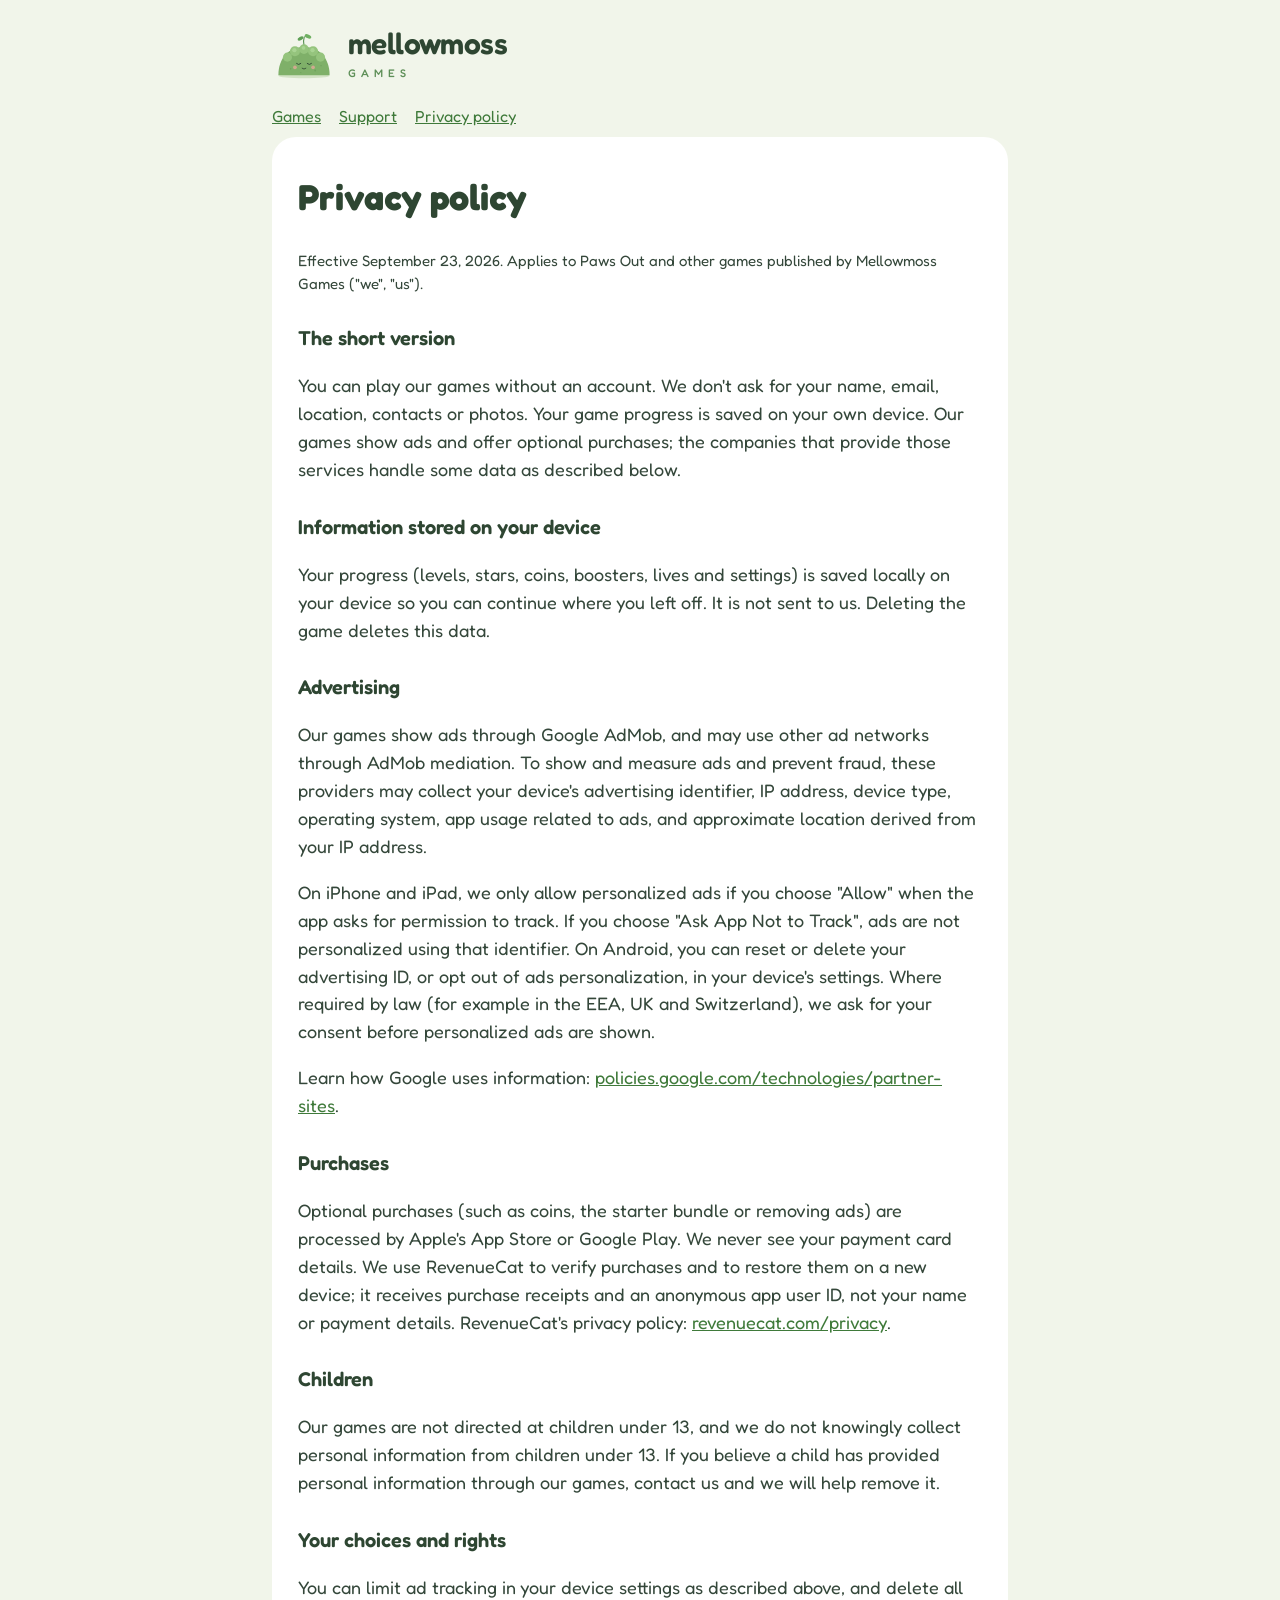
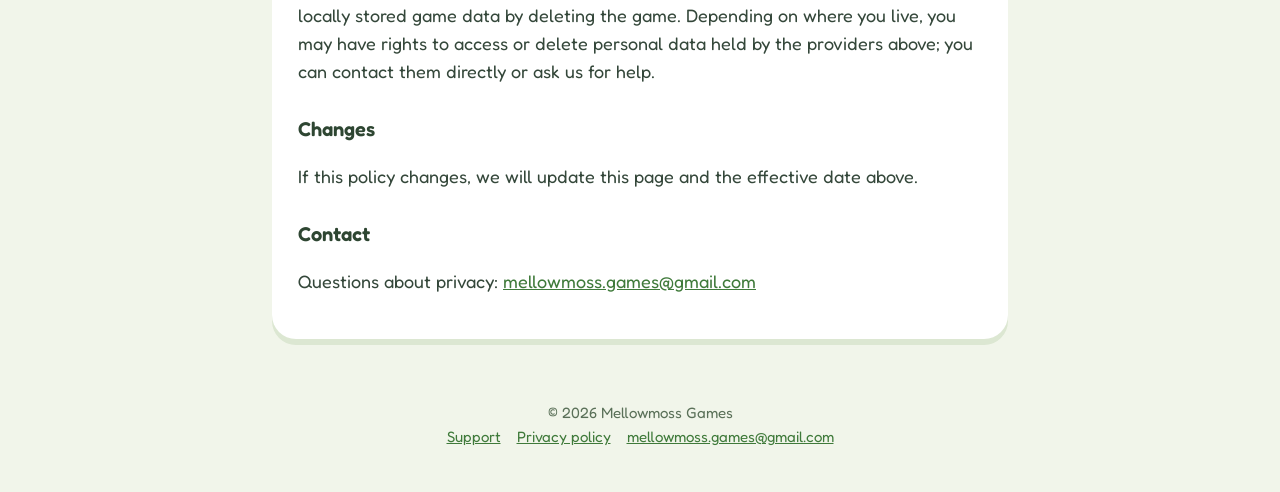
==== privacy/index.html @ 6308a2d5 "Add files via upload" ====
<!doctype html>
<html lang="en">
<head>
<meta charset="utf-8">
<meta name="viewport" content="width=device-width, initial-scale=1">
<title>Privacy policy, Mellowmoss Games</title>
<meta name="description" content="Privacy policy for Paws Out and other Mellowmoss games.">
<link rel="icon" href="/img/paws-out-icon.png">
<link rel="stylesheet" href="/style.css">
</head>
<body>
<div class="wrap">
<header>
<a class="brand" href="/"><svg viewBox="0 0 240 200" role="img" aria-label="Mellowmoss mascot, a sleepy mossy hill with a sprout"><ellipse cx="120" cy="178" rx="96" ry="9" fill="#D3E2C5"/><path d="M120 66 Q116 48 121 32" fill="none" stroke="#4F8A4A" stroke-width="4" stroke-linecap="round"/><ellipse cx="107" cy="38" rx="12" ry="6.5" fill="#5E9F55" transform="rotate(-28 107 38)"/><ellipse cx="135" cy="30" rx="13" ry="7" fill="#6FB062" transform="rotate(24 135 30)"/><path d="M24 176 C24 110 64 70 120 70 C176 70 216 110 216 176 Z" fill="#7FB069"/><circle cx="58" cy="108" r="17" fill="#95C47D"/><circle cx="86" cy="86" r="19" fill="#95C47D"/><circle cx="120" cy="78" r="18" fill="#95C47D"/><circle cx="154" cy="86" r="19" fill="#95C47D"/><circle cx="182" cy="108" r="17" fill="#95C47D"/><circle cx="84" cy="82" r="8" fill="#A9D493"/><circle cx="118" cy="73" r="7" fill="#A9D493"/><circle cx="152" cy="82" r="8" fill="#A9D493"/><circle cx="70" cy="152" r="3" fill="#6FA25C"/><circle cx="162" cy="158" r="3.5" fill="#6FA25C"/><circle cx="108" cy="166" r="2.5" fill="#6FA25C"/><circle cx="184" cy="140" r="2.5" fill="#6FA25C"/><path d="M92 132 Q100 140 108 132 M132 132 Q140 140 148 132" fill="none" stroke="#2E4632" stroke-width="3.4" stroke-linecap="round"/><circle cx="86" cy="146" r="7" fill="#F2A7A0" opacity=".7"/><circle cx="154" cy="146" r="7" fill="#F2A7A0" opacity=".7"/><path d="M113 150 Q120 156 127 150" fill="none" stroke="#2E4632" stroke-width="3" stroke-linecap="round"/></svg><span><b>mellowmoss</b><small>GAMES</small></span></a>
<nav><a href="/">Games</a><a href="/support/">Support</a><a href="/privacy/">Privacy policy</a></nav>
</header>
<main class="doc">
<h1>Privacy policy</h1>
<p class="meta">Effective September 23, 2026. Applies to Paws Out and other games published by Mellowmoss Games ("we", "us").</p>

<h3>The short version</h3>
<p>You can play our games without an account. We don't ask for your name, email, location, contacts or photos. Your game progress is saved on your own device. Our games show ads and offer optional purchases; the companies that provide those services handle some data as described below.</p>

<h3>Information stored on your device</h3>
<p>Your progress (levels, stars, coins, boosters, lives and settings) is saved locally on your device so you can continue where you left off. It is not sent to us. Deleting the game deletes this data.</p>

<h3>Advertising</h3>
<p>Our games show ads through Google AdMob, and may use other ad networks through AdMob mediation. To show and measure ads and prevent fraud, these providers may collect your device's advertising identifier, IP address, device type, operating system, app usage related to ads, and approximate location derived from your IP address.</p>
<p>On iPhone and iPad, we only allow personalized ads if you choose "Allow" when the app asks for permission to track. If you choose "Ask App Not to Track", ads are not personalized using that identifier. On Android, you can reset or delete your advertising ID, or opt out of ads personalization, in your device's settings. Where required by law (for example in the EEA, UK and Switzerland), we ask for your consent before personalized ads are shown.</p>
<p>Learn how Google uses information: <a href="https://policies.google.com/technologies/partner-sites">policies.google.com/technologies/partner-sites</a>.</p>

<h3>Purchases</h3>
<p>Optional purchases (such as coins, the starter bundle or removing ads) are processed by Apple's App Store or Google Play. We never see your payment card details. We use RevenueCat to verify purchases and to restore them on a new device; it receives purchase receipts and an anonymous app user ID, not your name or payment details. RevenueCat's privacy policy: <a href="https://www.revenuecat.com/privacy">revenuecat.com/privacy</a>.</p>

<h3>Children</h3>
<p>Our games are not directed at children under 13, and we do not knowingly collect personal information from children under 13. If you believe a child has provided personal information through our games, contact us and we will help remove it.</p>

<h3>Your choices and rights</h3>
<p>You can limit ad tracking in your device settings as described above, and delete all locally stored game data by deleting the game. Depending on where you live, you may have rights to access or delete personal data held by the providers above; you can contact them directly or ask us for help.</p>

<h3>Changes</h3>
<p>If this policy changes, we will update this page and the effective date above.</p>

<h3>Contact</h3>
<p>Questions about privacy: <a href="mailto:mellowmoss.games@gmail.com">mellowmoss.games@gmail.com</a></p>
</main>

<footer>&copy; 2026 Mellowmoss Games<br><a href="/support/">Support</a><a href="/privacy/">Privacy policy</a><a href="mailto:mellowmoss.games@gmail.com">mellowmoss.games@gmail.com</a></footer>
</div>
</body>
</html>
---- style.css ----
@font-face{font-family:"Fredoka";src:url("/fonts/fredoka.woff2") format("woff2");font-weight:300 700;font-display:swap}
:root{--bg:#F1F5EA;--card:#FFFFFF;--ink:#2E4632;--soft:#5A7058;--accent:#5E8F58;--line:#DCE7D2}
*{box-sizing:border-box}
html{-webkit-text-size-adjust:100%}
body{margin:0;background:var(--bg);color:var(--ink);font-family:"Fredoka","Nunito",system-ui,sans-serif;line-height:1.55;font-size:18px}
a{color:#3F7A3A}a:hover{color:#2E4632}
.wrap{max-width:780px;margin:0 auto;padding:0 22px}
header{padding:28px 0 8px}
.brand{display:inline-flex;align-items:center;gap:12px;text-decoration:none;color:var(--ink)}
.brand svg{width:64px;height:54px}
.brand b{font-size:30px;font-weight:600;letter-spacing:-.02em;line-height:1}
.brand small{display:block;font-size:11px;letter-spacing:.45em;color:var(--accent);font-weight:500;margin-top:3px}
nav{display:flex;gap:18px;flex-wrap:wrap;margin-top:14px;font-size:16px}
.hero{padding:44px 0 18px;text-align:center}
.hero svg{width:min(260px,70%);height:auto}
.hero h1{font-size:clamp(34px,6vw,52px);font-weight:600;letter-spacing:-.02em;line-height:1.1;margin:18px 0 8px}
.hero p{margin:0 auto;max-width:520px;color:var(--soft);font-size:19px}
h2{font-size:26px;font-weight:600;margin:40px 0 14px}
h3{font-size:20px;font-weight:600;margin:28px 0 6px}
.game{display:flex;gap:20px;align-items:center;background:var(--card);border-radius:24px;padding:18px;box-shadow:0 6px 0 var(--line)}
.game img{width:112px;height:112px;border-radius:25px;flex:none}
.game h3{margin:0 0 4px}
.game p{margin:0;color:var(--soft)}
.tag{display:inline-block;margin-top:10px;font-size:14px;font-weight:500;background:#E3EEDA;color:var(--ink);padding:4px 12px;border-radius:999px}
.doc{background:var(--card);border-radius:24px;padding:8px 26px 26px;box-shadow:0 6px 0 var(--line);margin-bottom:28px}
.doc p,.doc li{color:#34473A}
.meta{color:var(--soft);font-size:15px}
footer{padding:34px 0 44px;color:var(--soft);font-size:15px;text-align:center}
footer a{margin:0 8px}
@media (max-width:520px){.game{flex-direction:column;text-align:center}body{font-size:17px}}
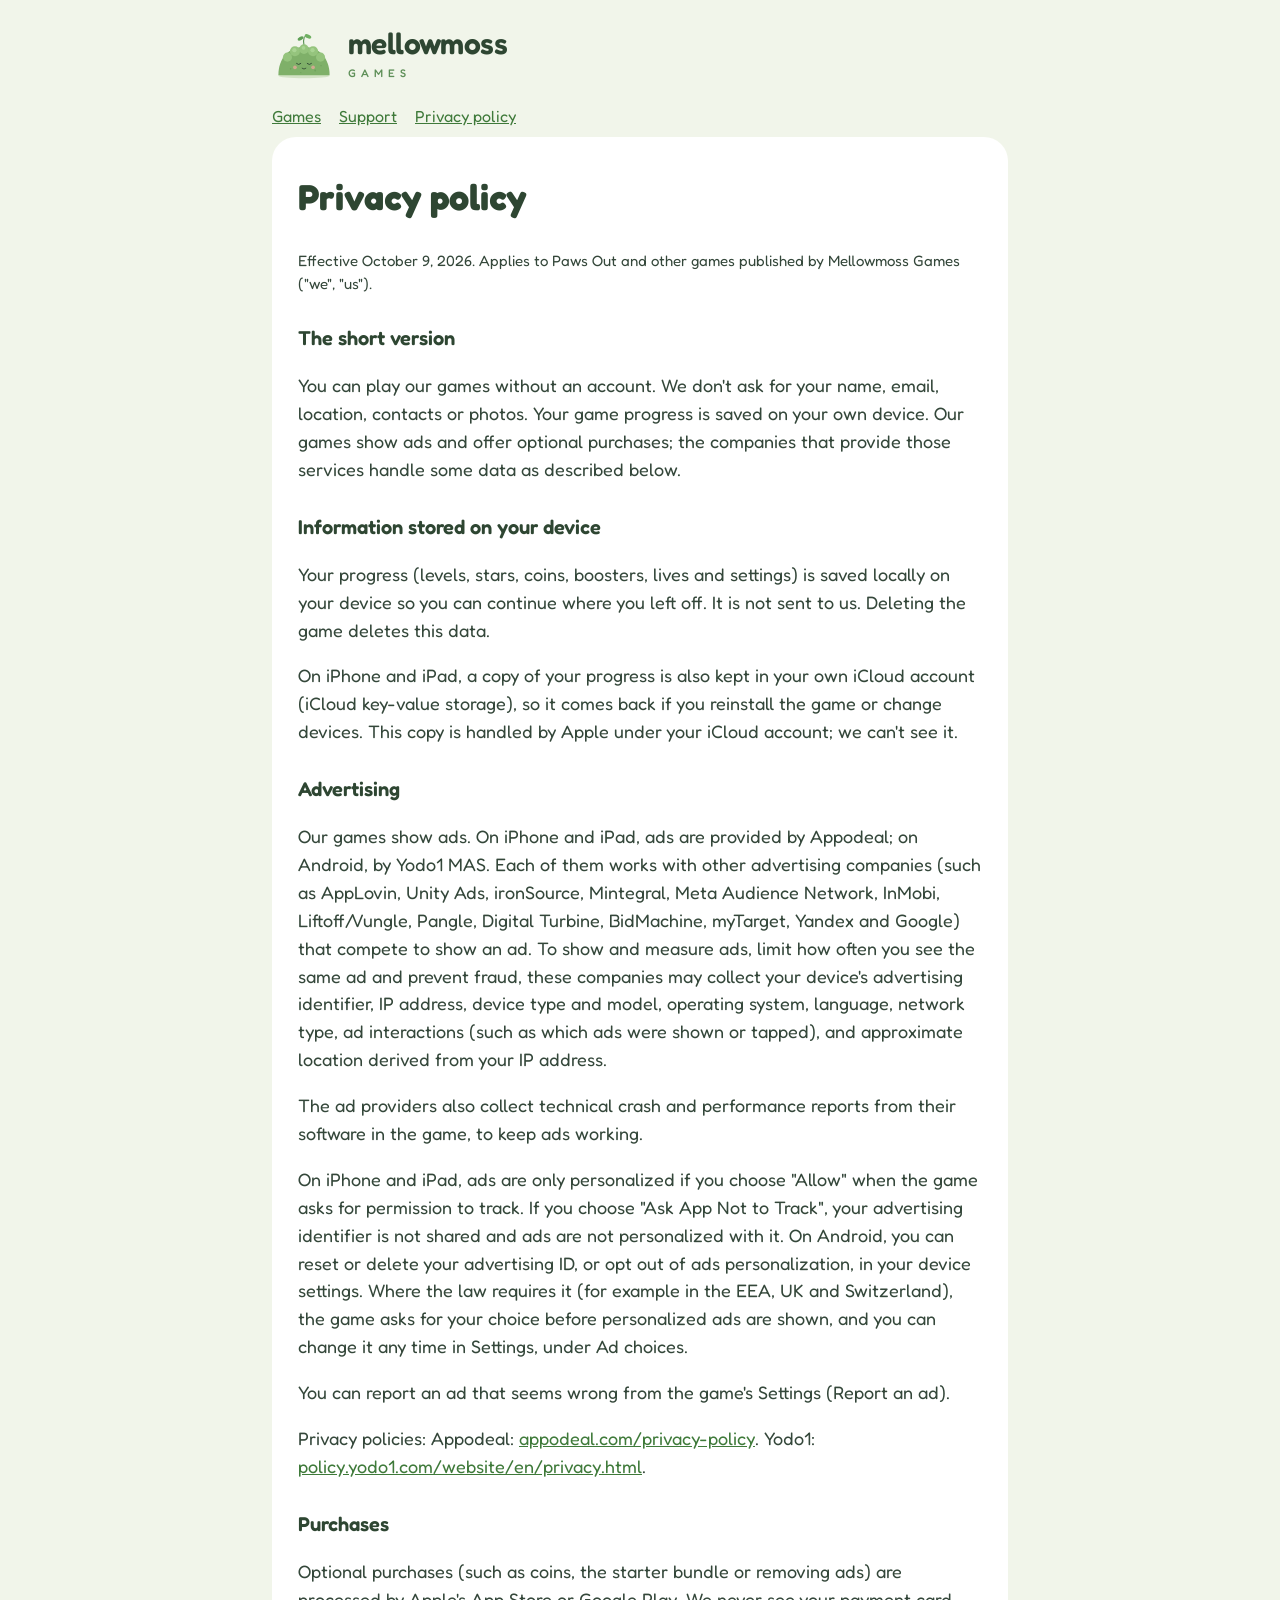
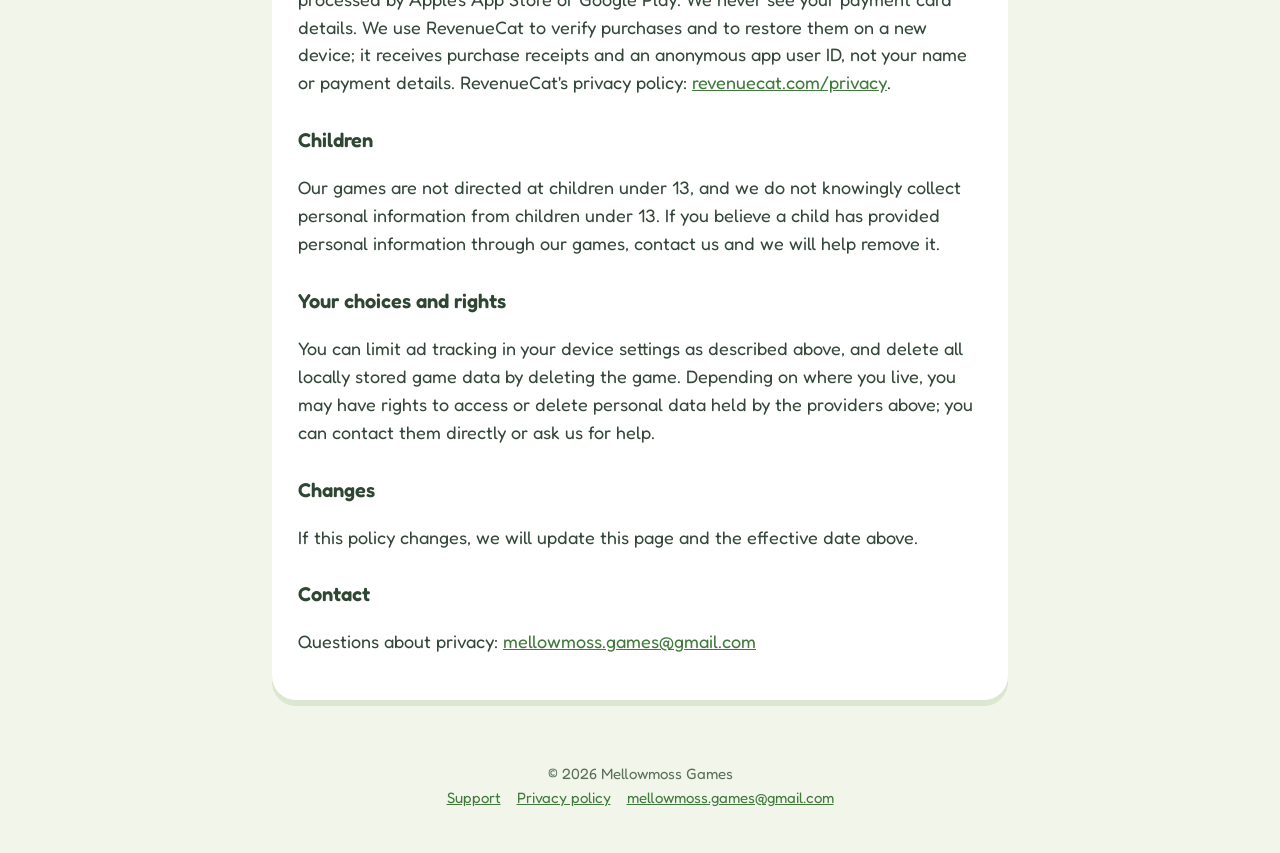
==== commit caf66376: "Privacy: ads via Appodeal (iOS) and Yodo1 MAS (Android), iCloud save, crash reports" ====
--- a/privacy/index.html
+++ b/privacy/index.html
@@ -5,7 +5,9 @@
 <meta name="viewport" content="width=device-width, initial-scale=1">
 <title>Privacy policy, Mellowmoss Games</title>
 <meta name="description" content="Privacy policy for Paws Out and other Mellowmoss games.">
-<link rel="icon" href="/img/paws-out-icon.png">
+<link rel="icon" href="/img/favicon.svg" type="image/svg+xml">
+<link rel="icon" href="/img/favicon-32.png" sizes="32x32">
+<link rel="apple-touch-icon" href="/img/apple-touch-icon.png">
 <link rel="stylesheet" href="/style.css">
 </head>
 <body>
@@ -16,18 +18,21 @@
 </header>
 <main class="doc">
 <h1>Privacy policy</h1>
-<p class="meta">Effective September 23, 2026. Applies to Paws Out and other games published by Mellowmoss Games ("we", "us").</p>
+<p class="meta">Effective October 9, 2026. Applies to Paws Out and other games published by Mellowmoss Games ("we", "us").</p>
 
 <h3>The short version</h3>
 <p>You can play our games without an account. We don't ask for your name, email, location, contacts or photos. Your game progress is saved on your own device. Our games show ads and offer optional purchases; the companies that provide those services handle some data as described below.</p>
 
 <h3>Information stored on your device</h3>
 <p>Your progress (levels, stars, coins, boosters, lives and settings) is saved locally on your device so you can continue where you left off. It is not sent to us. Deleting the game deletes this data.</p>
+<p>On iPhone and iPad, a copy of your progress is also kept in your own iCloud account (iCloud key-value storage), so it comes back if you reinstall the game or change devices. This copy is handled by Apple under your iCloud account; we can't see it.</p>
 
 <h3>Advertising</h3>
-<p>Our games show ads through Google AdMob, and may use other ad networks through AdMob mediation. To show and measure ads and prevent fraud, these providers may collect your device's advertising identifier, IP address, device type, operating system, app usage related to ads, and approximate location derived from your IP address.</p>
-<p>On iPhone and iPad, we only allow personalized ads if you choose "Allow" when the app asks for permission to track. If you choose "Ask App Not to Track", ads are not personalized using that identifier. On Android, you can reset or delete your advertising ID, or opt out of ads personalization, in your device's settings. Where required by law (for example in the EEA, UK and Switzerland), we ask for your consent before personalized ads are shown.</p>
-<p>Learn how Google uses information: <a href="https://policies.google.com/technologies/partner-sites">policies.google.com/technologies/partner-sites</a>.</p>
+<p>Our games show ads. On iPhone and iPad, ads are provided by Appodeal; on Android, by Yodo1 MAS. Each of them works with other advertising companies (such as AppLovin, Unity Ads, ironSource, Mintegral, Meta Audience Network, InMobi, Liftoff/Vungle, Pangle, Digital Turbine, BidMachine, myTarget, Yandex and Google) that compete to show an ad. To show and measure ads, limit how often you see the same ad and prevent fraud, these companies may collect your device's advertising identifier, IP address, device type and model, operating system, language, network type, ad interactions (such as which ads were shown or tapped), and approximate location derived from your IP address.</p>
+<p>The ad providers also collect technical crash and performance reports from their software in the game, to keep ads working.</p>
+<p>On iPhone and iPad, ads are only personalized if you choose "Allow" when the game asks for permission to track. If you choose "Ask App Not to Track", your advertising identifier is not shared and ads are not personalized with it. On Android, you can reset or delete your advertising ID, or opt out of ads personalization, in your device settings. Where the law requires it (for example in the EEA, UK and Switzerland), the game asks for your choice before personalized ads are shown, and you can change it any time in Settings, under Ad choices.</p>
+<p>You can report an ad that seems wrong from the game's Settings (Report an ad).</p>
+<p>Privacy policies: Appodeal: <a href="https://appodeal.com/privacy-policy/">appodeal.com/privacy-policy</a>. Yodo1: <a href="https://policy.yodo1.com/website/en/privacy.html">policy.yodo1.com/website/en/privacy.html</a>.</p>
 
 <h3>Purchases</h3>
 <p>Optional purchases (such as coins, the starter bundle or removing ads) are processed by Apple's App Store or Google Play. We never see your payment card details. We use RevenueCat to verify purchases and to restore them on a new device; it receives purchase receipts and an anonymous app user ID, not your name or payment details. RevenueCat's privacy policy: <a href="https://www.revenuecat.com/privacy">revenuecat.com/privacy</a>.</p>
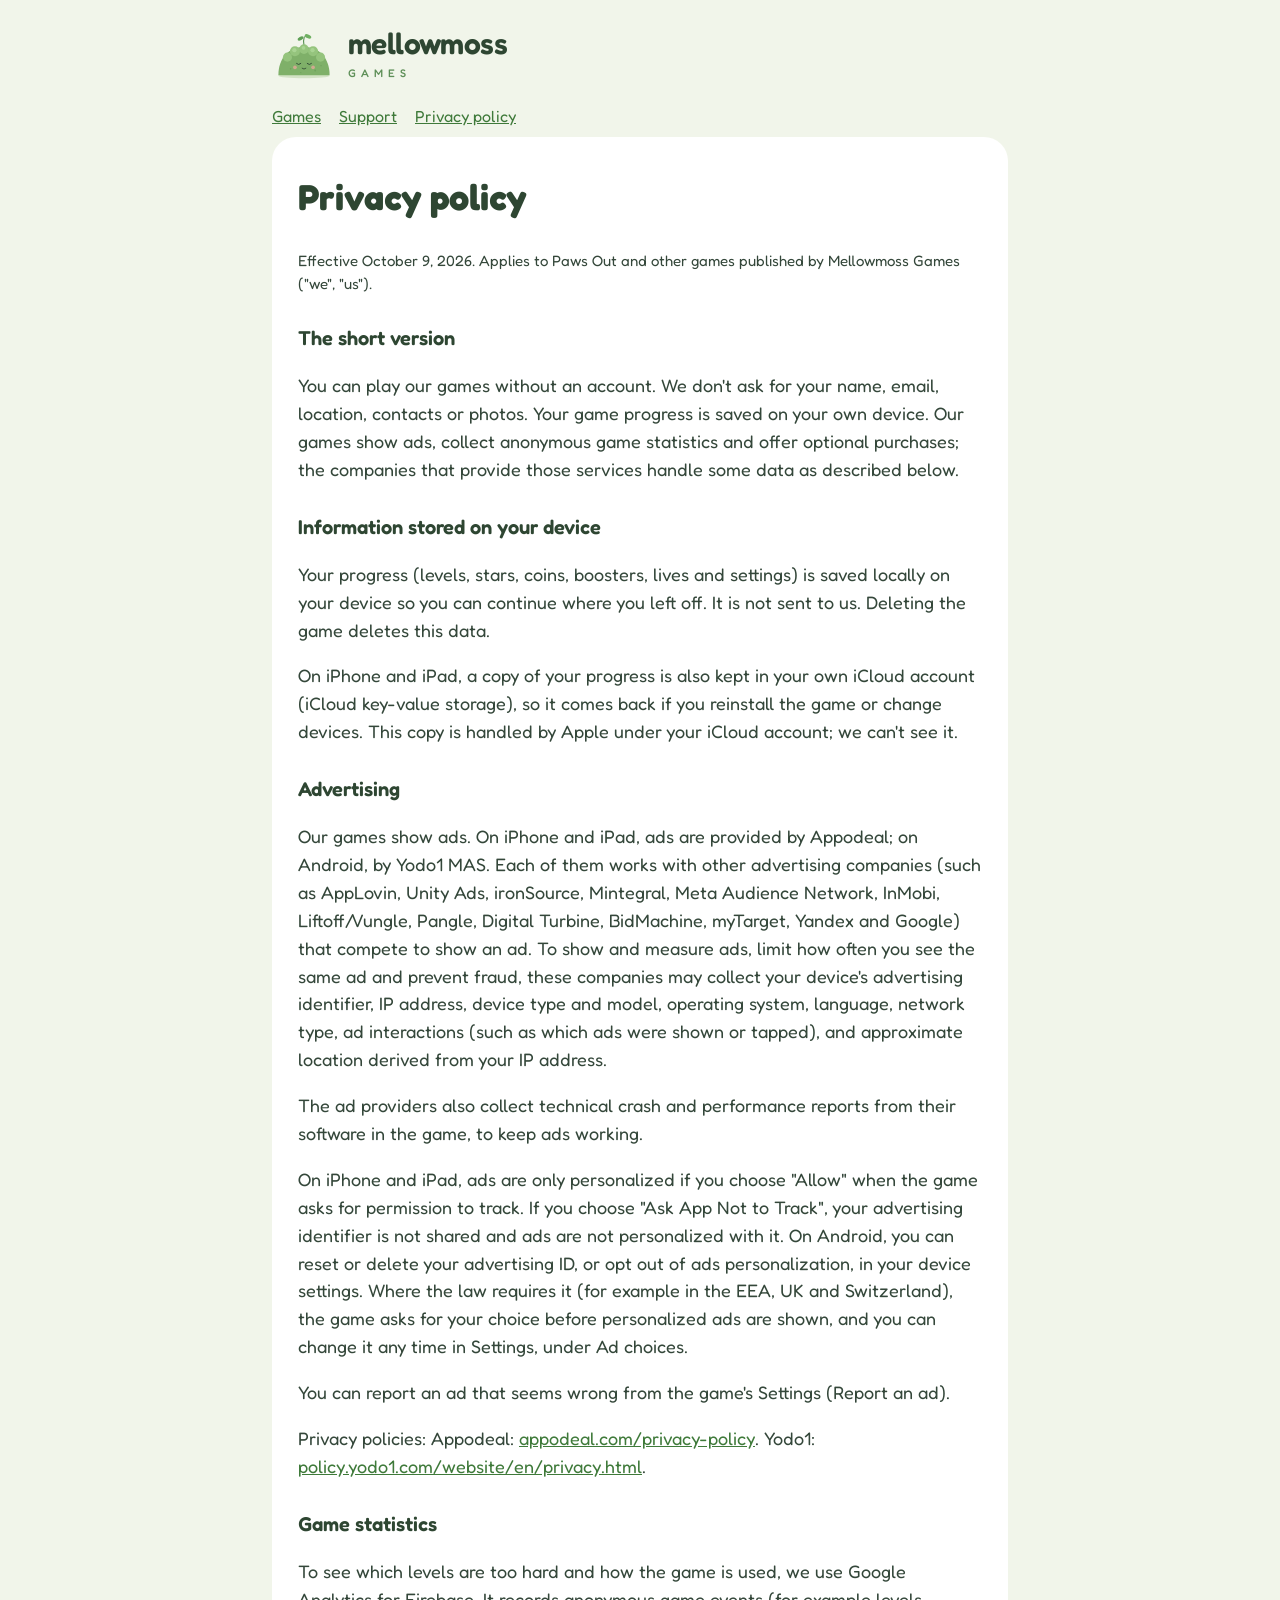
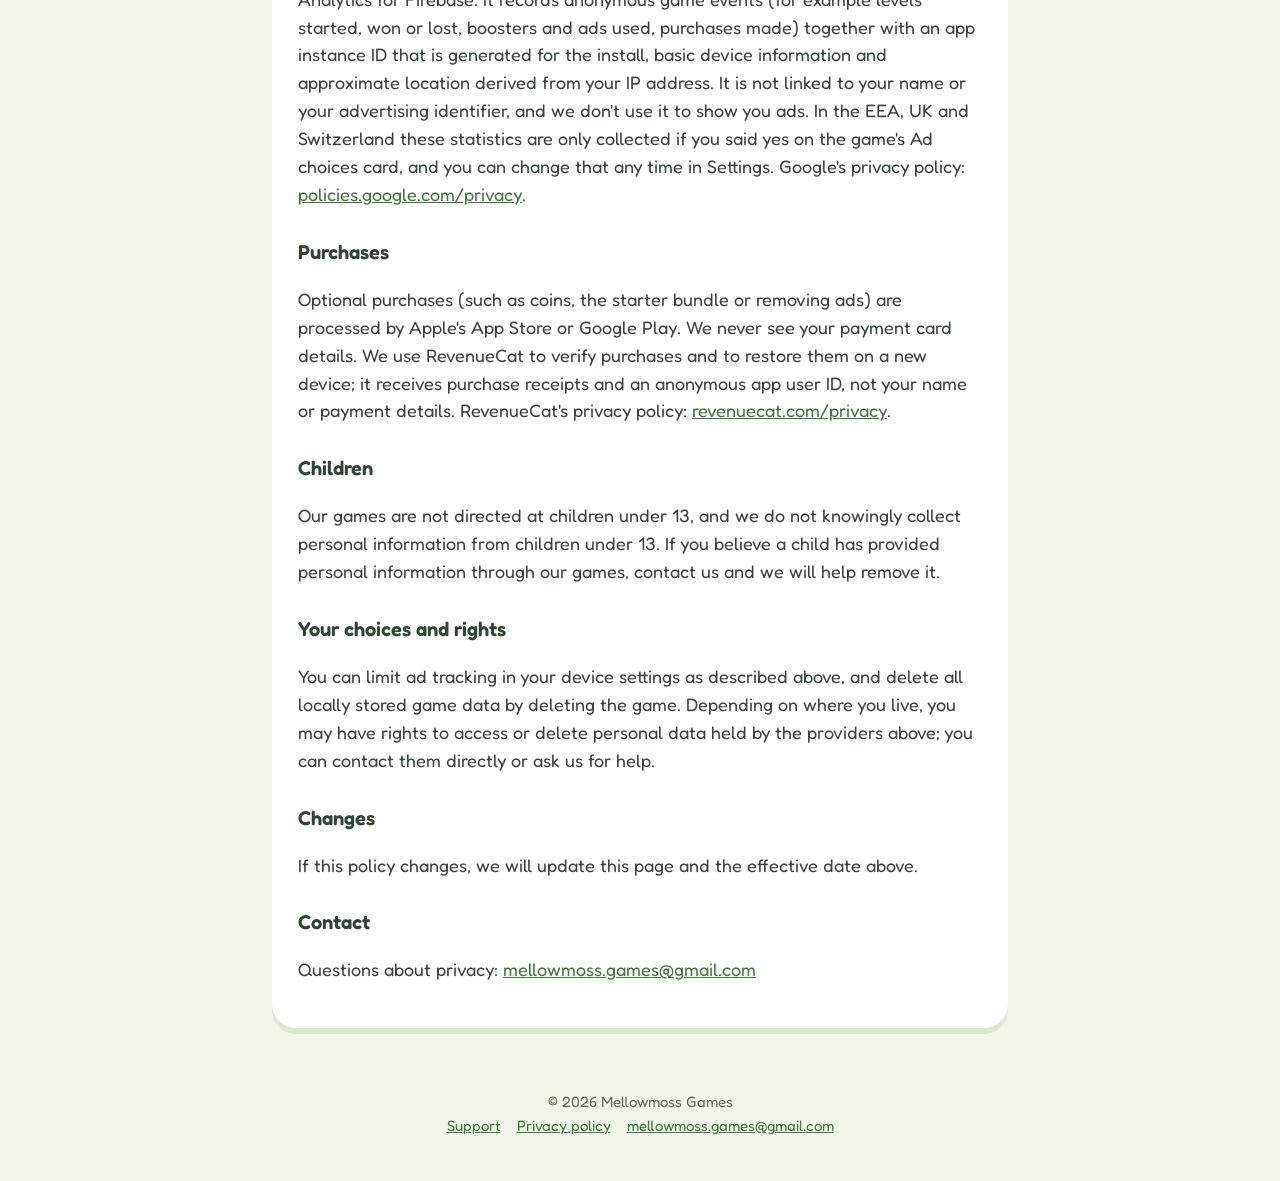
==== commit d7c2ba2c: "Privacy: game statistics (Google Analytics for Firebase)" ====
--- a/privacy/index.html
+++ b/privacy/index.html
@@ -21,7 +21,7 @@
 <p class="meta">Effective October 9, 2026. Applies to Paws Out and other games published by Mellowmoss Games ("we", "us").</p>
 
 <h3>The short version</h3>
-<p>You can play our games without an account. We don't ask for your name, email, location, contacts or photos. Your game progress is saved on your own device. Our games show ads and offer optional purchases; the companies that provide those services handle some data as described below.</p>
+<p>You can play our games without an account. We don't ask for your name, email, location, contacts or photos. Your game progress is saved on your own device. Our games show ads, collect anonymous game statistics and offer optional purchases; the companies that provide those services handle some data as described below.</p>
 
 <h3>Information stored on your device</h3>
 <p>Your progress (levels, stars, coins, boosters, lives and settings) is saved locally on your device so you can continue where you left off. It is not sent to us. Deleting the game deletes this data.</p>
@@ -33,6 +33,9 @@
 <p>On iPhone and iPad, ads are only personalized if you choose "Allow" when the game asks for permission to track. If you choose "Ask App Not to Track", your advertising identifier is not shared and ads are not personalized with it. On Android, you can reset or delete your advertising ID, or opt out of ads personalization, in your device settings. Where the law requires it (for example in the EEA, UK and Switzerland), the game asks for your choice before personalized ads are shown, and you can change it any time in Settings, under Ad choices.</p>
 <p>You can report an ad that seems wrong from the game's Settings (Report an ad).</p>
 <p>Privacy policies: Appodeal: <a href="https://appodeal.com/privacy-policy/">appodeal.com/privacy-policy</a>. Yodo1: <a href="https://policy.yodo1.com/website/en/privacy.html">policy.yodo1.com/website/en/privacy.html</a>.</p>
+
+<h3>Game statistics</h3>
+<p>To see which levels are too hard and how the game is used, we use Google Analytics for Firebase. It records anonymous game events (for example levels started, won or lost, boosters and ads used, purchases made) together with an app instance ID that is generated for the install, basic device information and approximate location derived from your IP address. It is not linked to your name or your advertising identifier, and we don't use it to show you ads. In the EEA, UK and Switzerland these statistics are only collected if you said yes on the game's Ad choices card, and you can change that any time in Settings. Google's privacy policy: <a href="https://policies.google.com/privacy">policies.google.com/privacy</a>.</p>
 
 <h3>Purchases</h3>
 <p>Optional purchases (such as coins, the starter bundle or removing ads) are processed by Apple's App Store or Google Play. We never see your payment card details. We use RevenueCat to verify purchases and to restore them on a new device; it receives purchase receipts and an anonymous app user ID, not your name or payment details. RevenueCat's privacy policy: <a href="https://www.revenuecat.com/privacy">revenuecat.com/privacy</a>.</p>
